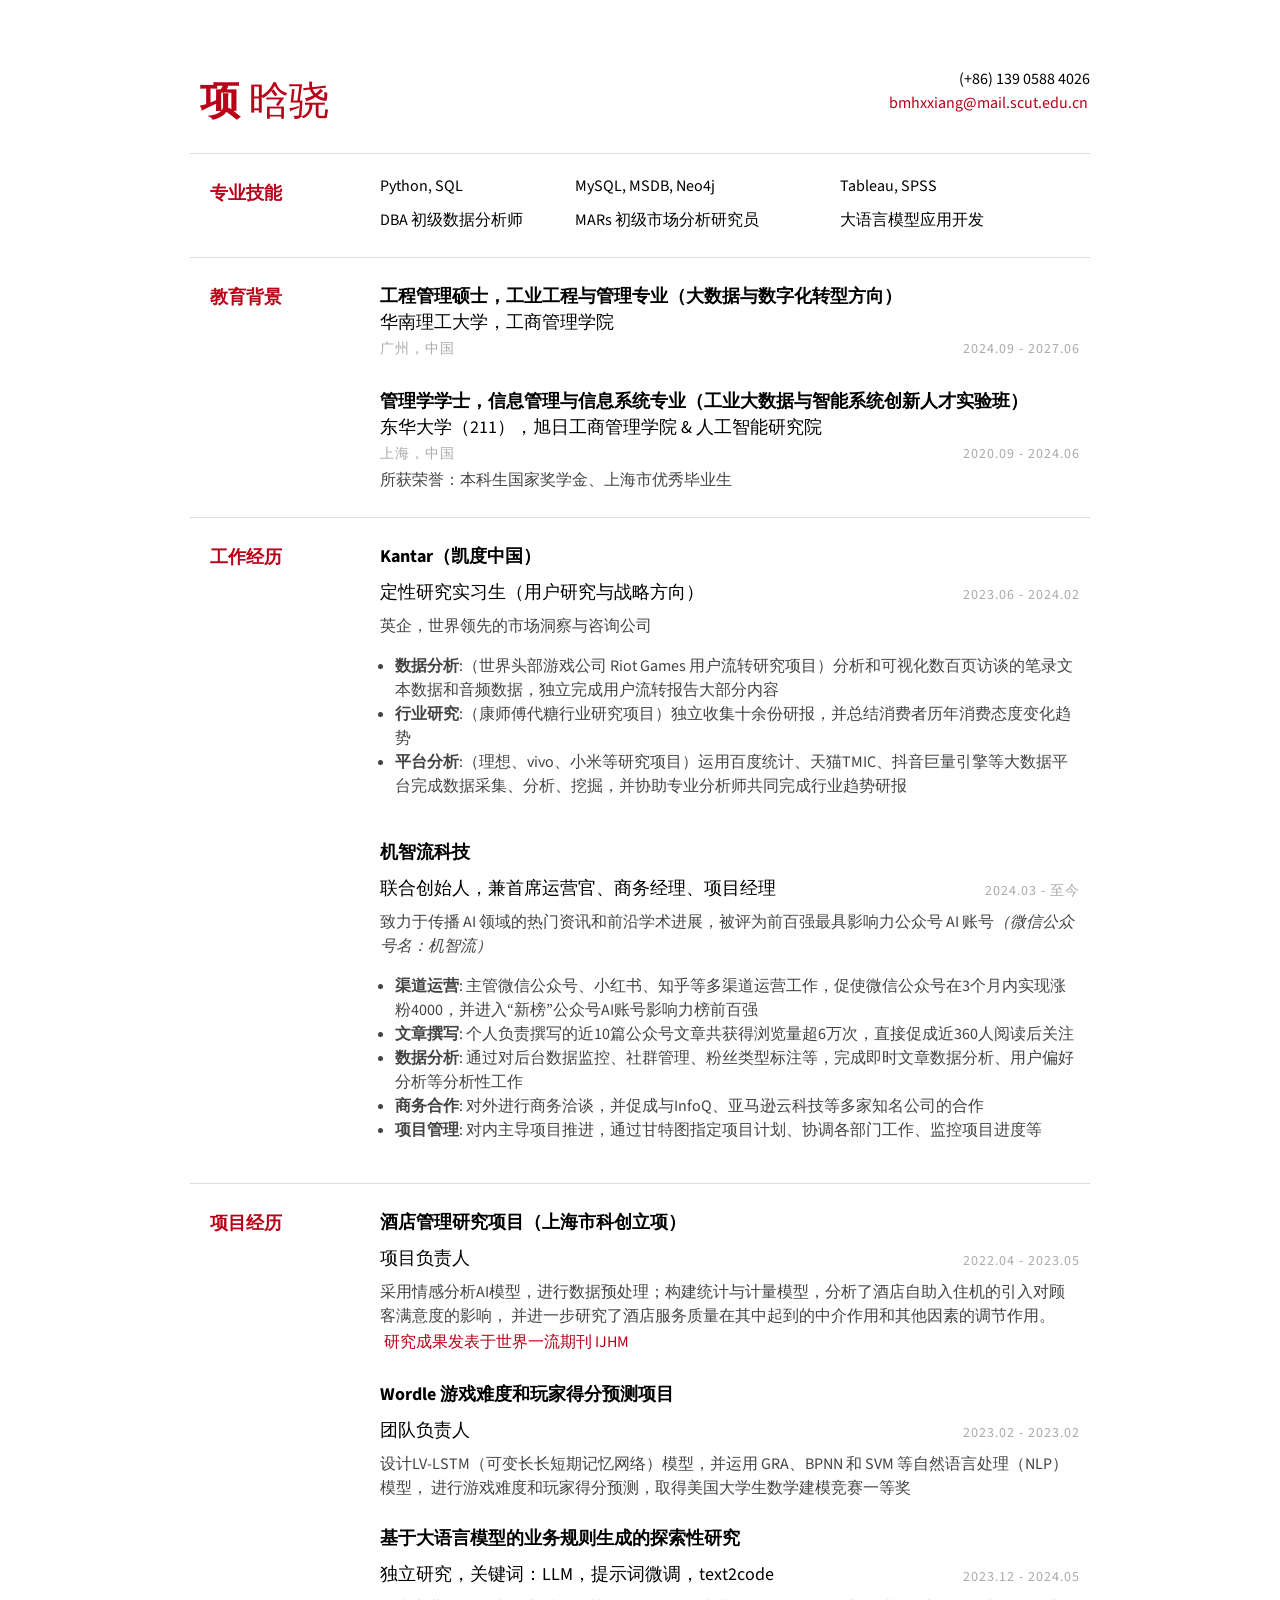
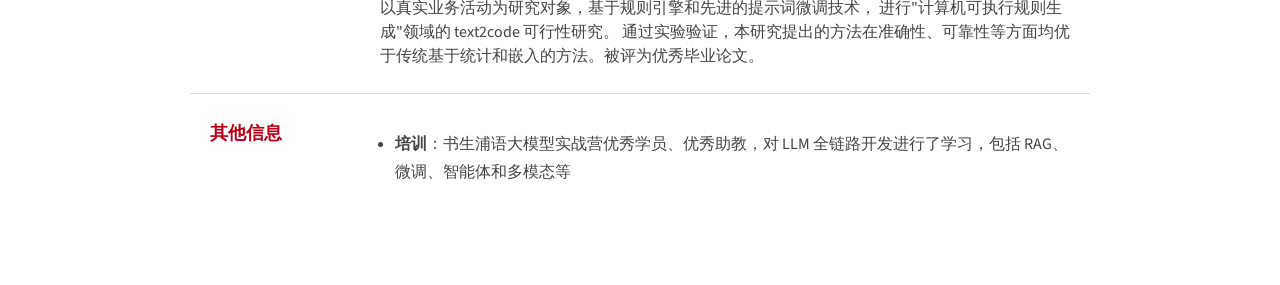
==== 2409-special.html @ f7656a8d "Create 2409-special.html" ====
<!doctype html>
<html lang="zh-CN">
    <head>
        <meta charset="UTF-8">
        <title>Hanxiao Xiang - Resume</title>
        <link rel="stylesheet" href="style.css">
        <link href="https://fonts.googleapis.com/css?family=Merriweather:300,400,700|Source+Sans+Pro:400,400i" rel="stylesheet">
    </head>
    <body>
        <div class="page">
            <div class="section row">
                <h1 class="col"><span style="font-weight:700">项</span> 晗骁</h1>
                <div class="contact-info col-left">
                    <div>&nbsp;</div>
                    <div>&nbsp;</div>
                    &nbsp;&nbsp;&nbsp;&nbsp;&nbsp;&nbsp;&nbsp;&nbsp;
<!--                    <a href="index-en.html">English</a> | <a href="index.html">中文</a>-->
                </div>
                <div class="contact-info col-right">
                    <div>(+86) 139 0588 4026</div>
                    <div><a href="mailto:200750432@mail.dhu.edu.cn">bmhxxiang@mail.scut.edu.cn</a></div>
<!--                    <div><a href="https://atang729.github.io">atang729.github.io</a></div>-->
                </div>
            </div>
<!--            <div class="section row">-->
<!--                <h2 class="col">兴趣领域</h2>-->
<!--                <div class="section-text col-right">-->
<!--                    <span class="key">推荐系统</span>-->
<!--                    <span class="key">机器学习</span>-->
<!--                    <span class="key">数据可视化</span>-->
<!--                    <span class="key">大语言模型</span>-->
<!--                    <span class="key">计算机视觉</span>-->
<!--                    <span class="key">大数据分析</span>-->
<!--                    <span class="key">数据挖掘/数学建模</span>-->
<!--                </div>-->
<!--            </div>-->
            <div class="section row">
                <h2 class="col">专业技能</h2>
                <div class="section-text col-right row">
                    <ul class="skills" style="width:25%">
                        <li>Python, SQL</li>
                        <li>DBA 初级数据分析师</li>
                    </ul>
                    <ul class="skills" style="width:35%">
                        <li>MySQL, MSDB, Neo4j</li>
                        <li>MARs 初级市场分析研究员</li>
                    </ul>
                    <ul class="skills">
                        <li>Tableau, SPSS</li>
                        <li>大语言模型应用开发</li>
                    </ul>
                </div>
            </div>
            <div class="section row">
                <h2 class="col">教育背景</h2>
                <div class="section-text col-right">
                    <h3><b>工程管理硕士</b>，工业工程与管理专业（大数据与数字化转型方向）</h3>
                    <div>华南理工大学，工商管理学院</div>
                    <div class="row">
                        <div class="col light">广州，中国</div>
                        <div class="col-right light">2024.09 - 2027.06 </div>
                    </div>
                </div>
                <div class="section-text col-right">
                    <h3><b>管理学学士</b>，信息管理与信息系统专业（工业大数据与智能系统创新人才实验班）</h3>
                    <div>东华大学（211），旭日工商管理学院 & 人工智能研究院</div>
                    <div class="row">
                        <div class="col light">上海，中国</div>
                        <div class="col-right light	">2020.09 - 2024.06	</div>
                    </div>
                    <div class="desc">所获荣誉：本科生国家奖学金、上海市优秀毕业生</div>
                </div>
            </div>
            <div class="section row">
                <h2 class="col">工作经历</h2>
                <div class="section-text col-right">
                    <div class="row">
                        <div class="col">
                            <h3>Kantar（凯度中国）</h3>
                        </div>
                    </div>
                    <div class="row subsection">
                        <div class="emph col">定性研究实习生（用户研究与战略方向）</div>
                        <div class="col-right light">2023.06 - 2024.02</div>
                    </div>
                    <div class="desc">英企，世界领先的市场洞察与咨询公司</div>
                    <ul class="desc">
                        <li><b>数据分析</b>:（世界头部游戏公司 Riot Games 用户流转研究项目）分析和可视化数百页访谈的笔录文本数据和音频数据，独立完成用户流转报告大部分内容</li>
                        <li><b>行业研究</b>:（康师傅代糖行业研究项目）独立收集十余份研报，并总结消费者历年消费态度变化趋势</li>
                        <li><b>平台分析</b>:（理想、vivo、小米等研究项目）运用百度统计、天猫TMIC、抖音巨量引擎等大数据平台完成数据采集、分析、挖掘，并协助专业分析师共同完成行业趋势研报</li>
                    </ul>
                </div>

                <div class="section-text col-right">
                    <div class="row">
                        <div class="col">
                            <h3>机智流科技</h3>
                        </div>
                    </div>
                    <div class="row subsection">
                        <div class="emph col">联合创始人，兼首席运营官、商务经理、项目经理</div>
                        <div class="col-right light">2024.03 - 至今</div>
                    </div>
                    <div class="desc">
                        致力于传播 AI 领域的热门资讯和前沿学术进展，被评为前百强最具影响力公众号 AI 账号<i>（微信公众号名：机智流）</i>
                    </div>
                    <ul class="desc">
                        <li><b>渠道运营</b>: 主管微信公众号、小红书、知乎等多渠道运营工作，促使微信公众号在3个月内实现涨粉4000，并进入“新榜”公众号AI账号影响力榜前百强</li>
                        <li><b>文章撰写</b>: 个人负责撰写的近10篇公众号文章共获得浏览量超6万次，直接促成近360人阅读后关注</li>
                        <li><b>数据分析</b>: 通过对后台数据监控、社群管理、粉丝类型标注等，完成即时文章数据分析、用户偏好分析等分析性工作</li>
                        <li><b>商务合作</b>: 对外进行商务洽谈，并促成与InfoQ、亚马逊云科技等多家知名公司的合作</li>
                        <li><b>项目管理</b>: 对内主导项目推进，通过甘特图指定项目计划、协调各部门工作、监控项目进度等</li>
                    </ul>
                </div>
            </div>

<!--            <div class="section row">-->
<!--                <h2 class="col">奖项荣誉</h2>-->
<!--                <div class="section-text col-right">-->
<!--                    <a>本科生国家奖学金</a> · <a>上海市优秀毕业生</a>-->
<!--                </div>-->
<!--            </div>-->

            <div class="section row">
                <h2 class="col">项目经历</h2>
                <div class="section-text col-right">
                    <div class="row">
                        <div class="col">
                            <h3>酒店管理研究项目（上海市科创立项）</h3>
                        </div>
                    </div>
                    <div class="row subsection">
                        <div class="emph col">项目负责人</div>
                        <div class="col-right light">2022.04 - 2023.05</div>
                    </div>
                    <div class="desc">
                        采用情感分析AI模型，进行数据预处理；构建统计与计量模型，分析了酒店自助入住机的引入对顾客满意度的影响，
                        并进一步研究了酒店服务质量在其中起到的中介作用和其他因素的调节作用。<a href="https://www.sciencedirect.com/science/article/pii/S0278431924001841">研究成果发表于世界一流期刊 IJHM</a>
                    </div>
                </div>

                <div class="section-text col-right">
                    <div class="row">
                        <div class="col">
                            <h3>Wordle 游戏难度和玩家得分预测项目</h3>
                        </div>
                    </div>
                    <div class="row subsection">
                        <div class="emph col">团队负责人</div>
                        <div class="col-right light">2023.02 - 2023.02</div>
                    </div>
                    <div class="desc">
                        设计LV-LSTM（可变长长短期记忆网络）模型，并运用 GRA、BPNN 和 SVM 等自然语言处理（NLP）模型，
                        进行游戏难度和玩家得分预测，取得美国大学生数学建模竞赛一等奖
                    </div>
                </div>

                <div class="section-text col-right">
                    <div class="row">
                        <div class="col">
                            <h3>基于大语言模型的业务规则生成的探索性研究</h3>
                        </div>
                    </div>
                    <div class="row subsection">
                        <div class="emph col">独立研究，关键词：LLM，提示词微调，text2code</div>
                        <div class="col-right light">2023.12 - 2024.05</div>
                    </div>
                    <div class="desc">
                        以真实业务活动为研究对象，基于规则引擎和先进的提示词微调技术，
                        进行"计算机可执行规则生成"领域的 text2code 可行性研究。
                        通过实验验证，本研究提出的方法在准确性、可靠性等方面均优于传统基于统计和嵌入的方法。被评为优秀毕业论文。
                    </div>
                </div>

            </div>

            <div class="section row">
                <h2 class="col">其他信息</h2>
                <div class="section-text col-right">
                    <ul class="desc" style="line-height: 1.75em">
                        <li><b>培训</b>：书生浦语大模型实战营优秀学员、优秀助教，对 LLM 全链路开发进行了学习，包括 RAG、微调、智能体和多模态等</li>
<!--                        <li><b>兴趣爱好</b>：旅行、摄影、徒步、长跑</li>-->
                    </ul>
                </div>
            </div>
        </div>
    </body>
</html>
---- style.css ----
body { margin: 0;
       padding: 0;
       background-color: #fff;
       font-size: 12px;
       font-family: 'Source Sans Pro', sans-serif;
       -webkit-font-smoothing: subpixel-antialiased;
}
* { box-sizing: border-box;
    -moz-box-sizing: border-box;
}

/*
 Primary Rules
*/
h1 { font-weight: 300;
     margin: 5px 0 0;
     font-size: 40px;
     color:#ba0018;
     padding: 0 10px 10px;
     border-radius:2px;
    font-family: 'Merriweather', serif;
}
h2 { color: #ba0018;
     width: 150px;
     font-size: 18px;
     padding-left: 20px;
     padding-top: 12px;
     font-weight:700;
     font-family: 'Merriweather', serif;
}
h3 { font-size: 18px;
     font-weight: bold;
     margin-bottom: 0;
     line-height: 28px;
}
:lang(en) h3 { font-family: 'Merriweather', serif; }

h2, h3 { margin-top: 5px }
a { color: #ba0018;
    display: inline-block;
    text-decoration: none;
    padding:2px 4px;
    border-radius:2px;
    margin-right:-2px;
}
a:hover {
  background-color:#ba0018;
  color:#fff;
}
.key:first-child { margin-left: 0 }
.key { margin: 0 10px;
       position: relative;
}
.key::before { content: '◆';
               position: absolute;
               left: -15px;
               color: #555;
               font-size: 7pt;
}
.key:first-child::before { content: '' }
.section { border-bottom: 1px solid #ddd;
           padding: 10px 0 15px;
}
.section:last-child { border: none }
.section-text { width: 80%;
                font-size: 18px;
                line-height: 24px;
                margin: 10px 0 10px;
                padding: 0 10px;
}
.subsection { margin: 10px 0 5px }
.desc { font-size: 16px; font-family: 'Source Sans Pro', sans-serif; color:#444;}

.contact-info { font-size: 16px;
                text-align: right;
}
.light { color: #aaa;letter-spacing:1px;
         font-size: 14px;
         line-height:28px;
         font-family: 'Source Sans Pro', sans-serif;
         text-transform:uppercase;
}
ul{
  padding-left:15px;
}

ul.skills{
  float:left;
  width:30%;
  padding-left:0px;
  margin: 0 20px 0 0;
}

ul.skills li{
  list-style: none;
  font-size:16px;
  margin-bottom:10px;
}

ul.skills li:last-child{
  margin:0;
}

/*
 Float Rules
*/
.row:before, .row:after { content: "";
                          display: table;
}
.row:after { clear: both }
.col { float: left }
.col-right { float: right }
.col-left { float: left }

/*
 Page Rules
*/
.page { width: 1000px;
        min-height: 29.7cm;
        margin: 1cm auto;

        background: white;
        padding: 20px 50px;
}
.subpage { padding: 1cm;
           border: 1px red solid;
           height: 297mm;
}

@page { size: A4;
        margin: 0;
}

@media print {
    .page { margin: 0;
            border: initial;
            border-radius: initial;
            width: initial;
            min-height: initial;
            box-shadow: initial;
            background: initial;
            page-break-after: always;
    }
    .page-break{
      page-break-before: always;
      padding-top:30px;
    }

    body { font-size: 12pt;}
    h1{
      font-size: 23pt;
    }

    h2{
      font-size:10pt;
      width: 3cm;
      padding-left: 10px;
    }

    h3 { font-size: 10pt; line-height:11pt}

    .section-text { font-size: 9pt; line-height: 14pt; }

    .light { font-size: 7.5pt; line-height:12pt; color:#ddd; }
    
    .page { width: 21cm }
    ul {margin:5px 0 0}
    .section { padding: 5px 0 8px }
    .section-text { width: 15cm; margin: 5px 0 5px;}
    .subsection { margin: 5px 0 0 }
    .desc { font-size: 9pt }
    
    .contact-info { font-size: 9pt}
    
    ul.skills{margin: 0 10px 0 0;}
    ul.skills li{ font-size: 9pt; margin-bottom:0}

}
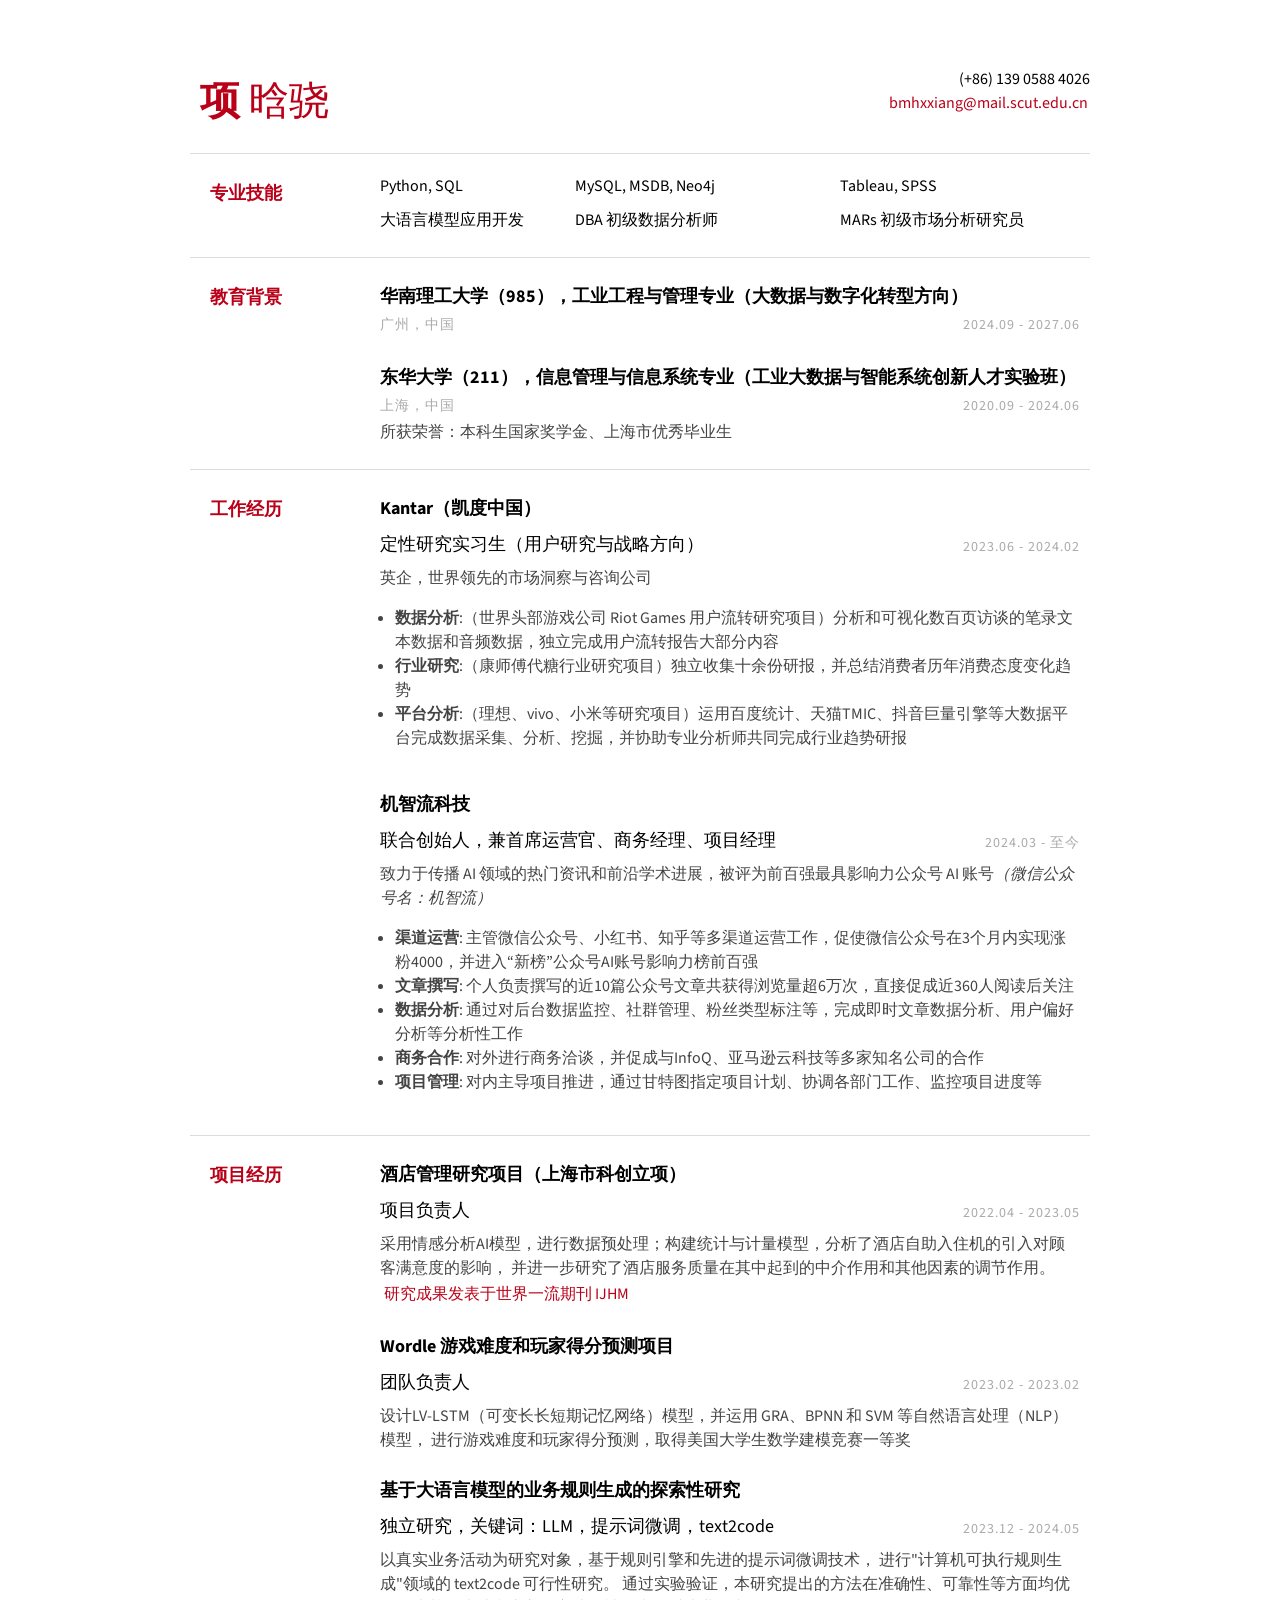
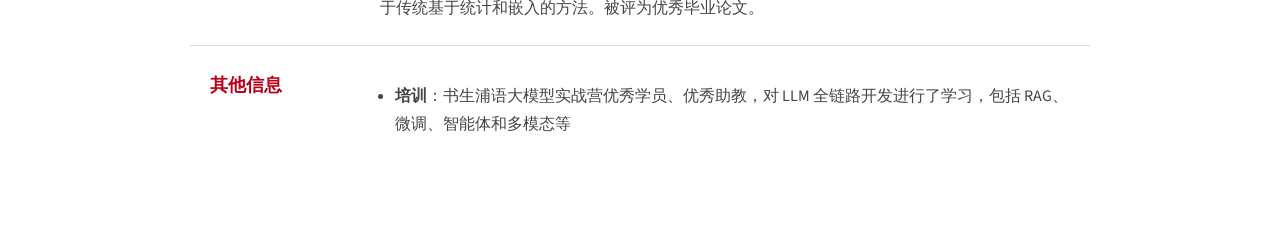
==== commit 3ba79fa2: "update 2025-09" ====
--- a/2409-special.html
+++ b/2409-special.html
@@ -39,31 +39,30 @@
                 <div class="section-text col-right row">
                     <ul class="skills" style="width:25%">
                         <li>Python, SQL</li>
-                        <li>DBA 初级数据分析师</li>
+                        <li>大语言模型应用开发</li>
                     </ul>
                     <ul class="skills" style="width:35%">
                         <li>MySQL, MSDB, Neo4j</li>
-                        <li>MARs 初级市场分析研究员</li>
+                        <li>DBA 初级数据分析师</li>
                     </ul>
                     <ul class="skills">
                         <li>Tableau, SPSS</li>
-                        <li>大语言模型应用开发</li>
+                        <li>MARs 初级市场分析研究员</li>
                     </ul>
                 </div>
             </div>
             <div class="section row">
                 <h2 class="col">教育背景</h2>
                 <div class="section-text col-right">
-                    <h3><b>工程管理硕士</b>，工业工程与管理专业（大数据与数字化转型方向）</h3>
-                    <div>华南理工大学，工商管理学院</div>
+                    <h3><b>华南理工大学（985）</b>，工业工程与管理专业（大数据与数字化转型方向）</h3>
+<!--                    <div>华南理工大学，工商管理学院</div>-->
                     <div class="row">
                         <div class="col light">广州，中国</div>
                         <div class="col-right light">2024.09 - 2027.06 </div>
                     </div>
                 </div>
                 <div class="section-text col-right">
-                    <h3><b>管理学学士</b>，信息管理与信息系统专业（工业大数据与智能系统创新人才实验班）</h3>
-                    <div>东华大学（211），旭日工商管理学院 & 人工智能研究院</div>
+                    <h3><b>东华大学（211）</b>，信息管理与信息系统专业（工业大数据与智能系统创新人才实验班）</h3>
                     <div class="row">
                         <div class="col light">上海，中国</div>
                         <div class="col-right light	">2020.09 - 2024.06	</div>
